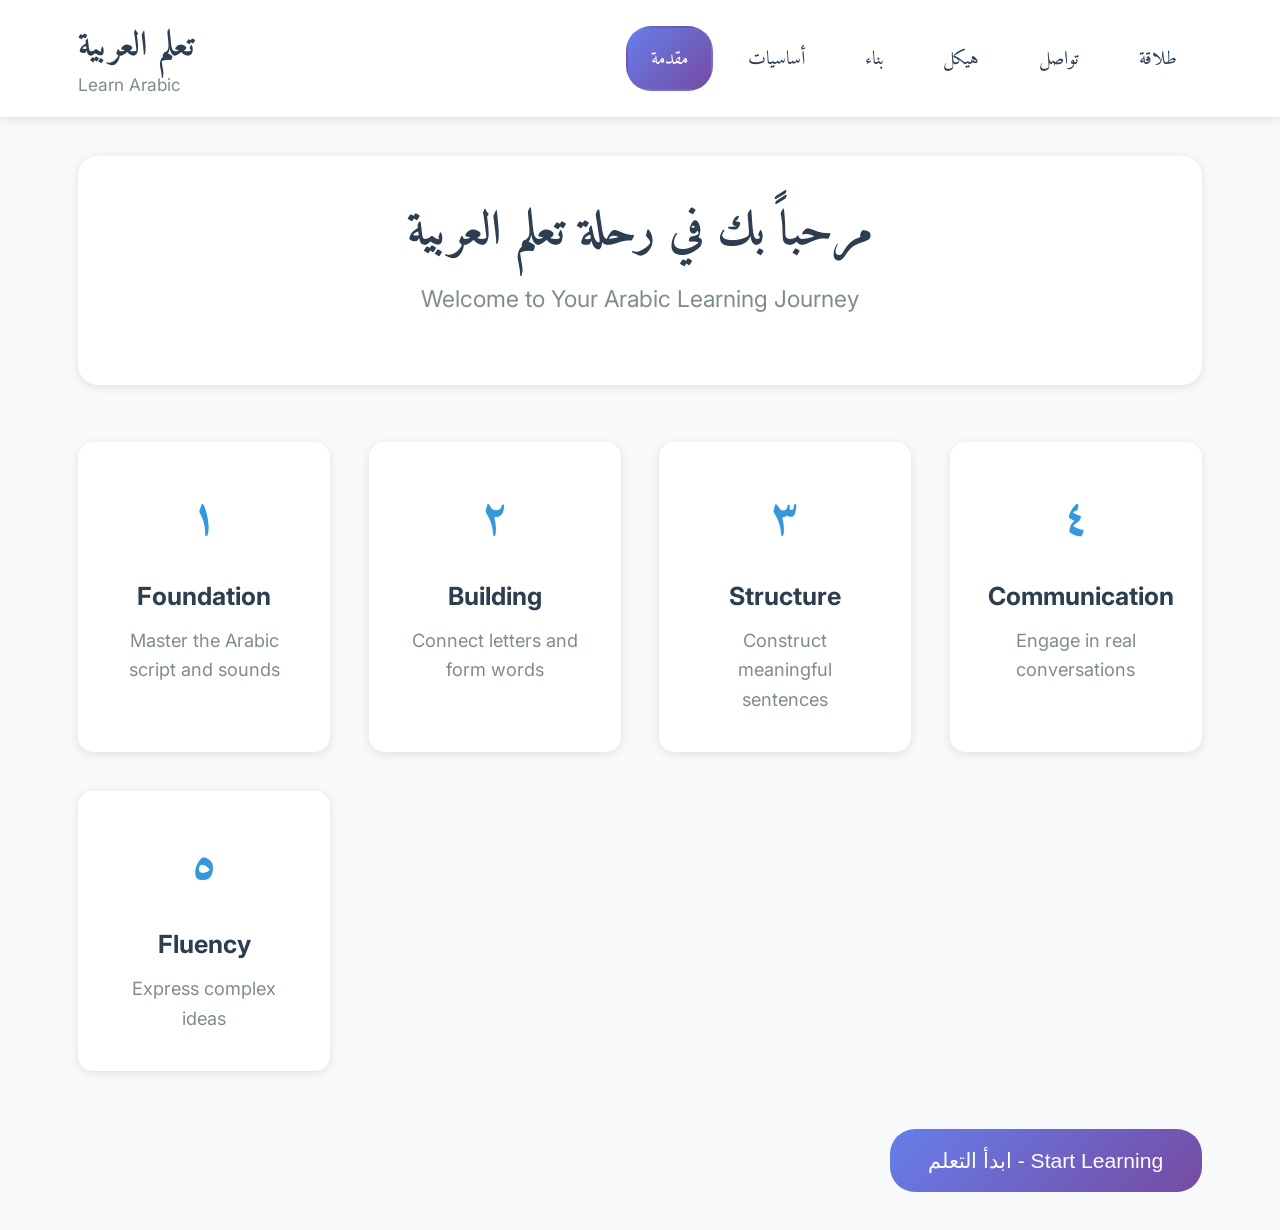
==== content/projects/learning_arabic/index.html @ f7daa469 "add a arabic learning project." ====
<!DOCTYPE html>
<html lang="ar" dir="rtl">
<head>
    <meta charset="UTF-8">
    <meta name="viewport" content="width=device-width, initial-scale=1.0">
    <title>تعلم العربية - Learn Arabic</title>
    <link href="https://fonts.googleapis.com/css2?family=Amiri:wght@400;700&family=Inter:wght@300;400;500;600&display=swap" rel="stylesheet">
    <link rel="stylesheet" href="style.css">
</head>
<body>
    <nav class="navbar">
        <div class="nav-container">
            <div class="nav-brand">
                <span class="arabic-title">تعلم العربية</span>
                <span class="english-subtitle">Learn Arabic</span>
            </div>
            <div class="nav-menu">
                <button class="nav-item active" data-level="intro">مقدمة</button>
                <button class="nav-item" data-level="foundation">أساسيات</button>
                <button class="nav-item" data-level="building">بناء</button>
                <button class="nav-item" data-level="structure">هيكل</button>
                <button class="nav-item" data-level="communication">تواصل</button>
                <button class="nav-item" data-level="fluency">طلاقة</button>
            </div>
        </div>
    </nav>

    <main class="main-content">
        <!-- Introduction Section -->
        <section id="intro" class="level-section active">
            <div class="level-header">
                <h1 class="level-title">مرحباً بك في رحلة تعلم العربية</h1>
                <p class="level-subtitle">Welcome to Your Arabic Learning Journey</p>
            </div>
            
            <div class="intro-content">
                <div class="journey-map">
                    <div class="journey-step" data-level="foundation">
                        <div class="step-number">١</div>
                        <h3>Foundation</h3>
                        <p>Master the Arabic script and sounds</p>
                    </div>
                    <div class="journey-step" data-level="building">
                        <div class="step-number">٢</div>
                        <h3>Building</h3>
                        <p>Connect letters and form words</p>
                    </div>
                    <div class="journey-step" data-level="structure">
                        <div class="step-number">٣</div>
                        <h3>Structure</h3>
                        <p>Construct meaningful sentences</p>
                    </div>
                    <div class="journey-step" data-level="communication">
                        <div class="step-number">٤</div>
                        <h3>Communication</h3>
                        <p>Engage in real conversations</p>
                    </div>
                    <div class="journey-step" data-level="fluency">
                        <div class="step-number">٥</div>
                        <h3>Fluency</h3>
                        <p>Express complex ideas</p>
                    </div>
                </div>
                
                <div class="start-learning">
                    <button class="primary-btn" onclick="startLearning()">ابدأ التعلم - Start Learning</button>
                </div>
            </div>
        </section>

        <!-- Foundation Level -->
        <section id="foundation" class="level-section">
            <div class="level-header">
                <h1 class="level-title">المستوى الأول: أساسيات</h1>
                <p class="level-subtitle">Level 1: Foundation - Arabic Script & Sounds</p>
                <div class="progress-bar">
                    <div class="progress-fill" style="width: 0%"></div>
                </div>
            </div>

            <div class="learning-modules">
                <!-- Arabic Alphabet Interactive -->
                <div class="module-card">
                    <h3>الأبجدية العربية - Arabic Alphabet</h3>
                    <div class="alphabet-grid" id="alphabetGrid">
                        <!-- Letters will be generated by JavaScript -->
                    </div>
                    <div class="module-controls">
                        <button class="action-btn" onclick="playAllLetters()">🔊 Play All</button>
                        <button class="action-btn" onclick="shuffleLetters()">🔀 Shuffle</button>
                    </div>
                </div>

                <!-- Letter Recognition Game -->
                <div class="module-card">
                    <h3>التعرف على الحروف - Letter Recognition</h3>
                    <div class="recognition-game">
                        <div class="game-question">
                            <div class="letter-display" id="currentLetter">ا</div>
                            <p>What sound does this letter make?</p>
                        </div>
                        <div class="game-options">
                            <button class="option-btn" onclick="checkAnswer('a')">a (alif)</button>
                            <button class="option-btn" onclick="checkAnswer('b')">b (ba)</button>
                            <button class="option-btn" onclick="checkAnswer('t')">t (ta)</button>
                            <button class="option-btn" onclick="checkAnswer('th')">th (tha)</button>
                        </div>
                        <div class="game-feedback" id="gameFeedback"></div>
                    </div>
                </div>

                <!-- Number Learning -->
                <div class="module-card">
                    <h3>الأرقام - Numbers 1-10</h3>
                    <div class="numbers-grid">
                        <div class="number-item" onclick="playNumber(1)">
                            <div class="arabic-number">١</div>
                            <div class="english-number">1</div>
                            <div class="number-word">واحد</div>
                        </div>
                        <div class="number-item" onclick="playNumber(2)">
                            <div class="arabic-number">٢</div>
                            <div class="english-number">2</div>
                            <div class="number-word">اثنان</div>
                        </div>
                        <!-- More numbers will be added by JavaScript -->
                    </div>
                </div>
            </div>

            <div class="level-navigation">
                <button class="nav-btn prev" onclick="previousLevel()">← Previous</button>
                <button class="nav-btn next" onclick="nextLevel()">Next Level →</button>
            </div>
        </section>

        <!-- Building Level -->
        <section id="building" class="level-section">
            <div class="level-header">
                <h1 class="level-title">المستوى الثاني: بناء</h1>
                <p class="level-subtitle">Level 2: Building - Word Formation & Basic Phrases</p>
                <div class="progress-bar">
                    <div class="progress-fill" style="width: 0%"></div>
                </div>
            </div>

            <div class="learning-modules">
                <!-- Letter Connection Practice -->
                <div class="module-card">
                    <h3>ربط الحروف - Letter Connections</h3>
                    <div class="connection-practice">
                        <div class="word-builder">
                            <div class="letter-positions">
                                <div class="letter-slot" data-position="initial">
                                    <div class="letter-forms" id="initialForms"></div>
                                </div>
                                <div class="letter-slot" data-position="medial">
                                    <div class="letter-forms" id="medialForms"></div>
                                </div>
                                <div class="letter-slot" data-position="final">
                                    <div class="letter-forms" id="finalForms"></div>
                                </div>
                            </div>
                            <div class="result-word" id="resultWord"></div>
                        </div>
                    </div>
                </div>

                <!-- Basic Greetings -->
                <div class="module-card">
                    <h3>التحيات الأساسية - Basic Greetings</h3>
                    <div class="greetings-practice">
                        <div class="greeting-item" onclick="playGreeting('salam')">
                            <div class="arabic-text">السلام عليكم</div>
                            <div class="transliteration">as-salāmu ʿalaykum</div>
                            <div class="english-text">Peace be upon you</div>
                            <button class="play-btn">🔊</button>
                        </div>
                        <div class="greeting-item" onclick="playGreeting('ahlan')">
                            <div class="arabic-text">أهلاً وسهلاً</div>
                            <div class="transliteration">ahlan wa sahlan</div>
                            <div class="english-text">Welcome</div>
                            <button class="play-btn">🔊</button>
                        </div>
                        <div class="greeting-item" onclick="playGreeting('kayf-halak')">
                            <div class="arabic-text">كيف حالك؟</div>
                            <div class="transliteration">kayf ḥālak?</div>
                            <div class="english-text">How are you?</div>
                            <button class="play-btn">🔊</button>
                        </div>
                    </div>
                </div>

                <!-- Conversation Simulator -->
                <div class="module-card">
                    <h3>محاكي المحادثة - Conversation Simulator</h3>
                    <div class="conversation-sim">
                        <div class="chat-window" id="chatWindow">
                            <div class="message received">
                                <div class="arabic">السلام عليكم</div>
                                <div class="english">Peace be upon you</div>
                            </div>
                        </div>
                        <div class="response-options">
                            <button class="response-btn" onclick="sendResponse('وعليكم السلام', 'And upon you peace')">وعليكم السلام</button>
                            <button class="response-btn" onclick="sendResponse('أهلاً', 'Hello')">أهلاً</button>
                            <button class="response-btn" onclick="sendResponse('مرحباً', 'Hello/Hi')">مرحباً</button>
                        </div>
                    </div>
                </div>
            </div>

            <div class="level-navigation">
                <button class="nav-btn prev" onclick="previousLevel()">← Previous</button>
                <button class="nav-btn next" onclick="nextLevel()">Next Level →</button>
            </div>
        </section>

        <!-- Additional levels will be similar in structure -->
        <section id="structure" class="level-section">
            <div class="level-header">
                <h1 class="level-title">المستوى الثالث: هيكل</h1>
                <p class="level-subtitle">Level 3: Structure - Sentence Construction</p>
            </div>
            <div class="coming-soon">
                <h3>قريباً - Coming Soon</h3>
                <p>This level is under development</p>
            </div>
        </section>

        <section id="communication" class="level-section">
            <div class="level-header">
                <h1 class="level-title">المستوى الرابع: تواصل</h1>
                <p class="level-subtitle">Level 4: Communication - Practical Conversations</p>
            </div>
            <div class="coming-soon">
                <h3>قريباً - Coming Soon</h3>
                <p>This level is under development</p>
            </div>
        </section>

        <section id="fluency" class="level-section">
            <div class="level-header">
                <h1 class="level-title">المستوى الخامس: طلاقة</h1>
                <p class="level-subtitle">Level 5: Fluency - Advanced Expression</p>
            </div>
            <div class="coming-soon">
                <h3>قريباً - Coming Soon</h3>
                <p>This level is under development</p>
            </div>
        </section>
    </main>

    <script src="script.js"></script>
</body>
</html>
---- content/projects/learning_arabic/style.css ----
/* Arabic Learning Platform - Elegant Styling */

:root {
    --primary-color: #2C3E50;
    --secondary-color: #E67E22;
    --accent-color: #3498DB;
    --success-color: #27AE60;
    --warning-color: #F39C12;
    --error-color: #E74C3C;
    --text-dark: #2C3E50;
    --text-light: #7F8C8D;
    --bg-light: #F8F9FA;
    --bg-white: #FFFFFF;
    --border-color: #E8ECEF;
    --shadow: 0 2px 10px rgba(0,0,0,0.1);
    --gradient-primary: linear-gradient(135deg, #667eea 0%, #764ba2 100%);
    --gradient-arabic: linear-gradient(135deg, #f093fb 0%, #f5576c 100%);
}

* {
    margin: 0;
    padding: 0;
    box-sizing: border-box;
}

body {
    font-family: 'Inter', sans-serif;
    line-height: 1.6;
    color: var(--text-dark);
    background: var(--bg-light);
    direction: ltr; /* Default LTR, will switch to RTL for Arabic content */
}

/* Arabic Text Styling */
.arabic-text, [lang="ar"] {
    font-family: 'Amiri', serif;
    direction: rtl;
    text-align: right;
    font-size: 1.2em;
    line-height: 1.8;
}

/* Navigation */
.navbar {
    background: var(--bg-white);
    box-shadow: var(--shadow);
    position: sticky;
    top: 0;
    z-index: 100;
}

.nav-container {
    max-width: 1200px;
    margin: 0 auto;
    display: flex;
    justify-content: space-between;
    align-items: center;
    padding: 1rem 2rem;
}

.nav-brand {
    display: flex;
    flex-direction: column;
    align-items: flex-start;
}

.arabic-title {
    font-family: 'Amiri', serif;
    font-size: 1.8rem;
    font-weight: 700;
    color: var(--primary-color);
    direction: rtl;
}

.english-subtitle {
    font-size: 0.9rem;
    color: var(--text-light);
    margin-top: -0.2rem;
}

.nav-menu {
    display: flex;
    gap: 0.5rem;
}

.nav-item {
    background: none;
    border: 2px solid transparent;
    padding: 0.7rem 1.2rem;
    border-radius: 25px;
    cursor: pointer;
    font-family: 'Amiri', serif;
    font-size: 1rem;
    color: var(--text-dark);
    transition: all 0.3s ease;
    direction: rtl;
}

.nav-item:hover {
    background: var(--bg-light);
    border-color: var(--accent-color);
}

.nav-item.active {
    background: var(--gradient-primary);
    color: white;
    border-color: transparent;
}

/* Main Content */
.main-content {
    max-width: 1200px;
    margin: 0 auto;
    padding: 2rem;
}

.level-section {
    display: none;
    animation: fadeInUp 0.6s ease;
}

.level-section.active {
    display: block;
}

@keyframes fadeInUp {
    from {
        opacity: 0;
        transform: translateY(30px);
    }
    to {
        opacity: 1;
        transform: translateY(0);
    }
}

/* Level Headers */
.level-header {
    text-align: center;
    margin-bottom: 3rem;
    padding: 2rem;
    background: var(--bg-white);
    border-radius: 20px;
    box-shadow: var(--shadow);
}

.level-title {
    font-family: 'Amiri', serif;
    font-size: 2.5rem;
    font-weight: 700;
    color: var(--primary-color);
    margin-bottom: 0.5rem;
    direction: rtl;
}

.level-subtitle {
    font-size: 1.2rem;
    color: var(--text-light);
    margin-bottom: 1.5rem;
}

/* Progress Bar */
.progress-bar {
    width: 100%;
    height: 8px;
    background: var(--border-color);
    border-radius: 4px;
    overflow: hidden;
    margin-top: 1rem;
}

.progress-fill {
    height: 100%;
    background: var(--gradient-primary);
    border-radius: 4px;
    transition: width 0.5s ease;
}

/* Introduction Journey Map */
.journey-map {
    display: grid;
    grid-template-columns: repeat(auto-fit, minmax(200px, 1fr));
    gap: 2rem;
    margin-bottom: 3rem;
}

.journey-step {
    background: var(--bg-white);
    padding: 2rem;
    border-radius: 15px;
    text-align: center;
    box-shadow: var(--shadow);
    cursor: pointer;
    transition: all 0.3s ease;
    position: relative;
    overflow: hidden;
}

.journey-step::before {
    content: '';
    position: absolute;
    top: 0;
    left: 0;
    right: 0;
    height: 4px;
    background: var(--gradient-arabic);
    transform: scaleX(0);
    transition: transform 0.3s ease;
}

.journey-step:hover::before {
    transform: scaleX(1);
}

.journey-step:hover {
    transform: translateY(-5px);
    box-shadow: 0 10px 25px rgba(0,0,0,0.15);
}

.step-number {
    font-family: 'Amiri', serif;
    font-size: 2.5rem;
    font-weight: 700;
    color: var(--accent-color);
    margin-bottom: 1rem;
}

.journey-step h3 {
    font-size: 1.3rem;
    margin-bottom: 0.5rem;
    color: var(--primary-color);
}

.journey-step p {
    color: var(--text-light);
    font-size: 0.95rem;
}

/* Learning Modules */
.learning-modules {
    display: grid;
    gap: 2rem;
    margin-bottom: 3rem;
}

.module-card {
    background: var(--bg-white);
    border-radius: 20px;
    padding: 2rem;
    box-shadow: var(--shadow);
    transition: all 0.3s ease;
}

.module-card:hover {
    box-shadow: 0 10px 30px rgba(0,0,0,0.15);
}

.module-card h3 {
    font-family: 'Amiri', serif;
    font-size: 1.5rem;
    color: var(--primary-color);
    margin-bottom: 1.5rem;
    text-align: center;
    direction: rtl;
}

/* Alphabet Grid */
.alphabet-grid {
    display: grid;
    grid-template-columns: repeat(auto-fill, minmax(60px, 1fr));
    gap: 1rem;
    margin-bottom: 2rem;
}

.letter-card {
    aspect-ratio: 1;
    background: var(--bg-light);
    border-radius: 15px;
    display: flex;
    align-items: center;
    justify-content: center;
    cursor: pointer;
    transition: all 0.3s ease;
    position: relative;
    overflow: hidden;
}

.letter-card::before {
    content: '';
    position: absolute;
    inset: 0;
    background: var(--gradient-arabic);
    opacity: 0;
    transition: opacity 0.3s ease;
}

.letter-card:hover::before {
    opacity: 0.1;
}

.letter-card:hover {
    transform: scale(1.05);
    box-shadow: var(--shadow);
}

.arabic-letter {
    font-family: 'Amiri', serif;
    font-size: 1.8rem;
    font-weight: 700;
    color: var(--primary-color);
    position: relative;
    z-index: 1;
}

/* Recognition Game */
.recognition-game {
    text-align: center;
}

.game-question {
    margin-bottom: 2rem;
}

.letter-display {
    font-family: 'Amiri', serif;
    font-size: 4rem;
    font-weight: 700;
    color: var(--accent-color);
    background: var(--bg-light);
    width: 120px;
    height: 120px;
    border-radius: 50%;
    display: flex;
    align-items: center;
    justify-content: center;
    margin: 0 auto 1rem;
    box-shadow: var(--shadow);
}

.game-options {
    display: grid;
    grid-template-columns: repeat(auto-fit, minmax(150px, 1fr));
    gap: 1rem;
    margin-bottom: 1rem;
}

.option-btn {
    background: var(--bg-light);
    border: 2px solid var(--border-color);
    padding: 1rem;
    border-radius: 10px;
    cursor: pointer;
    font-size: 1rem;
    transition: all 0.3s ease;
}

.option-btn:hover {
    border-color: var(--accent-color);
    background: var(--accent-color);
    color: white;
}

.option-btn.correct {
    background: var(--success-color);
    border-color: var(--success-color);
    color: white;
}

.option-btn.incorrect {
    background: var(--error-color);
    border-color: var(--error-color);
    color: white;
}

/* Numbers Grid */
.numbers-grid {
    display: grid;
    grid-template-columns: repeat(auto-fill, minmax(100px, 1fr));
    gap: 1.5rem;
}

.number-item {
    text-align: center;
    padding: 1.5rem;
    background: var(--bg-light);
    border-radius: 15px;
    cursor: pointer;
    transition: all 0.3s ease;
}

.number-item:hover {
    background: var(--gradient-arabic);
    color: white;
    transform: translateY(-3px);
    box-shadow: var(--shadow);
}

.arabic-number {
    font-family: 'Amiri', serif;
    font-size: 2rem;
    font-weight: 700;
    margin-bottom: 0.5rem;
}

.english-number {
    font-size: 1.2rem;
    opacity: 0.7;
    margin-bottom: 0.5rem;
}

.number-word {
    font-family: 'Amiri', serif;
    font-size: 1rem;
    direction: rtl;
}

/* Greetings Practice */
.greetings-practice {
    display: grid;
    gap: 1.5rem;
}

.greeting-item {
    display: grid;
    grid-template-columns: 1fr auto;
    align-items: center;
    gap: 1rem;
    padding: 1.5rem;
    background: var(--bg-light);
    border-radius: 15px;
    cursor: pointer;
    transition: all 0.3s ease;
}

.greeting-item:hover {
    background: var(--gradient-arabic);
    color: white;
    transform: translateX(-5px);
}

.arabic-text {
    font-family: 'Amiri', serif;
    font-size: 1.5rem;
    font-weight: 700;
    direction: rtl;
    margin-bottom: 0.3rem;
}

.transliteration {
    font-style: italic;
    color: var(--text-light);
    margin-bottom: 0.3rem;
}

.english-text {
    font-size: 0.95rem;
}

.play-btn {
    background: var(--accent-color);
    border: none;
    border-radius: 50%;
    width: 50px;
    height: 50px;
    font-size: 1.2rem;
    cursor: pointer;
    transition: all 0.3s ease;
}

.play-btn:hover {
    transform: scale(1.1);
    background: var(--secondary-color);
}

/* Conversation Simulator */
.conversation-sim {
    max-width: 600px;
    margin: 0 auto;
}

.chat-window {
    background: var(--bg-light);
    border-radius: 15px;
    padding: 2rem;
    min-height: 300px;
    margin-bottom: 1.5rem;
    display: flex;
    flex-direction: column;
    gap: 1rem;
}

.message {
    max-width: 70%;
    padding: 1rem 1.5rem;
    border-radius: 20px;
    animation: messageSlide 0.3s ease;
}

@keyframes messageSlide {
    from {
        opacity: 0;
        transform: translateY(10px);
    }
    to {
        opacity: 1;
        transform: translateY(0);
    }
}

.message.received {
    background: var(--bg-white);
    align-self: flex-start;
    border-bottom-left-radius: 5px;
}

.message.sent {
    background: var(--gradient-primary);
    color: white;
    align-self: flex-end;
    border-bottom-right-radius: 5px;
}

.message .arabic {
    font-family: 'Amiri', serif;
    font-size: 1.2rem;
    direction: rtl;
    margin-bottom: 0.3rem;
}

.message .english {
    font-size: 0.9rem;
    opacity: 0.8;
}

.response-options {
    display: grid;
    grid-template-columns: repeat(auto-fit, minmax(150px, 1fr));
    gap: 1rem;
}

.response-btn {
    background: var(--bg-white);
    border: 2px solid var(--border-color);
    padding: 1rem;
    border-radius: 15px;
    cursor: pointer;
    font-family: 'Amiri', serif;
    font-size: 1.1rem;
    direction: rtl;
    transition: all 0.3s ease;
}

.response-btn:hover {
    border-color: var(--accent-color);
    background: var(--accent-color);
    color: white;
}

/* Buttons */
.primary-btn, .action-btn, .nav-btn {
    background: var(--gradient-primary);
    color: white;
    border: none;
    padding: 1rem 2rem;
    border-radius: 25px;
    font-size: 1.1rem;
    font-weight: 500;
    cursor: pointer;
    transition: all 0.3s ease;
    text-transform: none;
}

.primary-btn:hover, .action-btn:hover, .nav-btn:hover {
    transform: translateY(-2px);
    box-shadow: 0 5px 15px rgba(0,0,0,0.2);
}

.action-btn {
    background: var(--secondary-color);
    padding: 0.7rem 1.5rem;
    font-size: 0.95rem;
}

.module-controls {
    display: flex;
    gap: 1rem;
    justify-content: center;
    flex-wrap: wrap;
}

/* Level Navigation */
.level-navigation {
    display: flex;
    justify-content: space-between;
    align-items: center;
    margin-top: 3rem;
    padding: 2rem;
    background: var(--bg-white);
    border-radius: 15px;
    box-shadow: var(--shadow);
}

.nav-btn.prev {
    background: var(--text-light);
}

.nav-btn.next {
    background: var(--gradient-arabic);
}

/* Coming Soon */
.coming-soon {
    text-align: center;
    padding: 4rem 2rem;
    background: var(--bg-white);
    border-radius: 20px;
    box-shadow: var(--shadow);
}

.coming-soon h3 {
    font-family: 'Amiri', serif;
    font-size: 2rem;
    color: var(--primary-color);
    margin-bottom: 1rem;
    direction: rtl;
}

/* Feedback Messages */
.game-feedback {
    padding: 1rem;
    border-radius: 10px;
    margin-top: 1rem;
    font-weight: 500;
    text-align: center;
}

.game-feedback.success {
    background: var(--success-color);
    color: white;
}

.game-feedback.error {
    background: var(--error-color);
    color: white;
}

/* Responsive Design */
@media (max-width: 768px) {
    .nav-container {
        flex-direction: column;
        gap: 1rem;
        padding: 1rem;
    }
    
    .nav-menu {
        flex-wrap: wrap;
        justify-content: center;
    }
    
    .nav-item {
        padding: 0.5rem 1rem;
        font-size: 0.9rem;
    }
    
    .main-content {
        padding: 1rem;
    }
    
    .level-title {
        font-size: 2rem;
    }
    
    .journey-map {
        grid-template-columns: 1fr;
    }
    
    .alphabet-grid {
        grid-template-columns: repeat(auto-fill, minmax(50px, 1fr));
    }
    
    .letter-display {
        width: 100px;
        height: 100px;
        font-size: 3rem;
    }
    
    .game-options {
        grid-template-columns: 1fr;
    }
    
    .greeting-item {
        grid-template-columns: 1fr;
        text-align: center;
    }
    
    .level-navigation {
        flex-direction: column;
        gap: 1rem;
    }
}
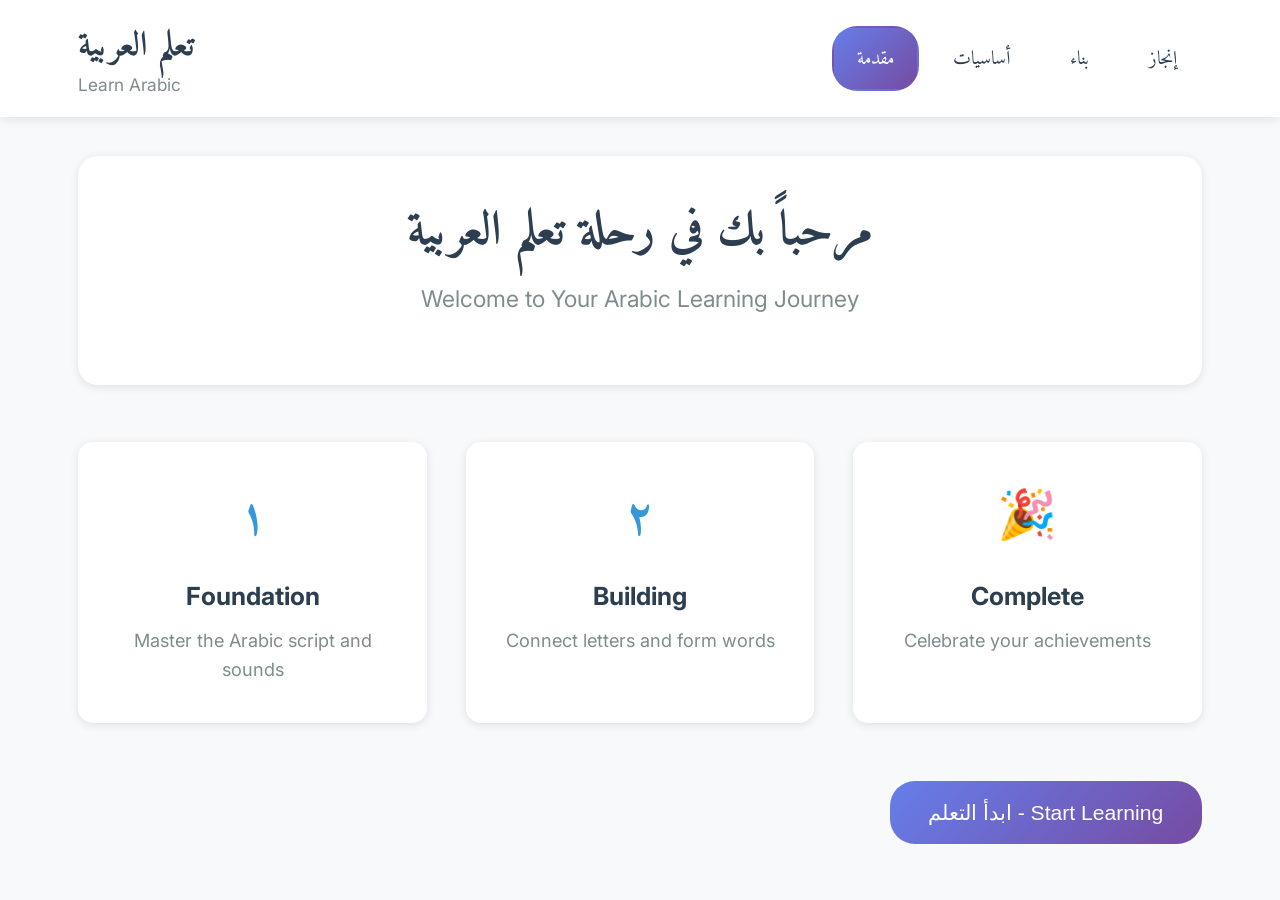
==== commit 33531222: "refine arabic learning" ====
--- a/content/projects/learning_arabic/index.html
+++ b/content/projects/learning_arabic/index.html
@@ -18,9 +18,7 @@
                 <button class="nav-item active" data-level="intro">مقدمة</button>
                 <button class="nav-item" data-level="foundation">أساسيات</button>
                 <button class="nav-item" data-level="building">بناء</button>
-                <button class="nav-item" data-level="structure">هيكل</button>
-                <button class="nav-item" data-level="communication">تواصل</button>
-                <button class="nav-item" data-level="fluency">طلاقة</button>
+                <button class="nav-item" data-level="completion">إنجاز</button>
             </div>
         </div>
     </nav>
@@ -45,20 +43,10 @@
                         <h3>Building</h3>
                         <p>Connect letters and form words</p>
                     </div>
-                    <div class="journey-step" data-level="structure">
-                        <div class="step-number">٣</div>
-                        <h3>Structure</h3>
-                        <p>Construct meaningful sentences</p>
-                    </div>
-                    <div class="journey-step" data-level="communication">
-                        <div class="step-number">٤</div>
-                        <h3>Communication</h3>
-                        <p>Engage in real conversations</p>
-                    </div>
-                    <div class="journey-step" data-level="fluency">
-                        <div class="step-number">٥</div>
-                        <h3>Fluency</h3>
-                        <p>Express complex ideas</p>
+                    <div class="journey-step" data-level="completion">
+                        <div class="step-number">🎉</div>
+                        <h3>Complete</h3>
+                        <p>Celebrate your achievements</p>
                     </div>
                 </div>
                 
@@ -148,63 +136,242 @@
                 <!-- Letter Connection Practice -->
                 <div class="module-card">
                     <h3>ربط الحروف - Letter Connections</h3>
-                    <div class="connection-practice">
-                        <div class="word-builder">
-                            <div class="letter-positions">
-                                <div class="letter-slot" data-position="initial">
-                                    <div class="letter-forms" id="initialForms"></div>
-                                </div>
-                                <div class="letter-slot" data-position="medial">
-                                    <div class="letter-forms" id="medialForms"></div>
-                                </div>
-                                <div class="letter-slot" data-position="final">
-                                    <div class="letter-forms" id="finalForms"></div>
-                                </div>
-                            </div>
-                            <div class="result-word" id="resultWord"></div>
-                        </div>
-                    </div>
-                </div>
-
-                <!-- Basic Greetings -->
-                <div class="module-card">
-                    <h3>التحيات الأساسية - Basic Greetings</h3>
+                    <div class="connection-explanation">
+                        <p>Arabic letters change shape based on their position in a word. Learn how letters connect!</p>
+                    </div>
+                    
+                    <div class="connection-demo">
+                        <div class="demo-selector">
+                            <label>Choose a letter to see its forms:</label>
+                            <select id="letterSelector" onchange="showLetterForms()">
+                                <option value="">Select a letter...</option>
+                                <option value="ب">ب (ba)</option>
+                                <option value="ت">ت (ta)</option>
+                                <option value="ج">ج (jim)</option>
+                                <option value="د">د (dal)</option>
+                                <option value="ر">ر (ra)</option>
+                                <option value="س">س (sin)</option>
+                                <option value="ع">ع (ayn)</option>
+                                <option value="ف">ف (fa)</option>
+                                <option value="ق">ق (qaf)</option>
+                                <option value="ل">ل (lam)</option>
+                                <option value="م">م (mim)</option>
+                                <option value="ن">ن (nun)</option>
+                                <option value="ه">ه (ha)</option>
+                                <option value="ي">ي (ya)</option>
+                            </select>
+                        </div>
+                        
+                        <div class="letter-forms-display" id="letterFormsDisplay">
+                            <div class="form-item">
+                                <div class="form-label">Isolated<br>(منفصل)</div>
+                                <div class="form-letter" id="isolatedForm">-</div>
+                            </div>
+                            <div class="form-item">
+                                <div class="form-label">Initial<br>(أول)</div>
+                                <div class="form-letter" id="initialForm">-</div>
+                            </div>
+                            <div class="form-item">
+                                <div class="form-label">Medial<br>(وسط)</div>
+                                <div class="form-letter" id="medialForm">-</div>
+                            </div>
+                            <div class="form-item">
+                                <div class="form-label">Final<br>(آخر)</div>
+                                <div class="form-letter" id="finalForm">-</div>
+                            </div>
+                        </div>
+                    </div>
+
+                    <div class="word-examples" id="wordExamples">
+                        <h4>Example Words:</h4>
+                        <div class="example-words" id="exampleWordsList">
+                            <!-- Examples will be populated by JavaScript -->
+                        </div>
+                    </div>
+                </div>
+
+                <!-- Enhanced Basic Greetings -->
+                <div class="module-card">
+                    <h3>التحيات الأساسية - Essential Greetings</h3>
+                    
                     <div class="greetings-practice">
-                        <div class="greeting-item" onclick="playGreeting('salam')">
-                            <div class="arabic-text">السلام عليكم</div>
-                            <div class="transliteration">as-salāmu ʿalaykum</div>
-                            <div class="english-text">Peace be upon you</div>
-                            <button class="play-btn">🔊</button>
-                        </div>
-                        <div class="greeting-item" onclick="playGreeting('ahlan')">
-                            <div class="arabic-text">أهلاً وسهلاً</div>
-                            <div class="transliteration">ahlan wa sahlan</div>
-                            <div class="english-text">Welcome</div>
-                            <button class="play-btn">🔊</button>
-                        </div>
-                        <div class="greeting-item" onclick="playGreeting('kayf-halak')">
-                            <div class="arabic-text">كيف حالك؟</div>
-                            <div class="transliteration">kayf ḥālak?</div>
-                            <div class="english-text">How are you?</div>
-                            <button class="play-btn">🔊</button>
-                        </div>
-                    </div>
-                </div>
-
-                <!-- Conversation Simulator -->
-                <div class="module-card">
-                    <h3>محاكي المحادثة - Conversation Simulator</h3>
+                        <div class="greeting-category">
+                            <h4>Meeting Someone (اللقاء)</h4>
+                            <div class="greeting-grid">
+                                <div class="greeting-item" data-greeting="السلام عليكم">
+                                    <div class="arabic-text">السلام عليكم</div>
+                                    <div class="transliteration">as-salāmu ʿalaykum</div>
+                                    <div class="english-text">Peace be upon you (formal)</div>
+                                    <div class="usage-note">Universal Islamic greeting</div>
+                                    <button class="play-btn" onclick="playGreeting('salam')">🔊</button>
+                                </div>
+                                
+                                <div class="greeting-item" data-greeting="أهلاً وسهلاً">
+                                    <div class="arabic-text">أهلاً وسهلاً</div>
+                                    <div class="transliteration">ahlan wa sahlan</div>
+                                    <div class="english-text">Welcome!</div>
+                                    <div class="usage-note">Welcoming guests</div>
+                                    <button class="play-btn" onclick="playGreeting('ahlan')">🔊</button>
+                                </div>
+                                
+                                <div class="greeting-item" data-greeting="مرحباً">
+                                    <div class="arabic-text">مرحباً</div>
+                                    <div class="transliteration">marḥaban</div>
+                                    <div class="english-text">Hello! (informal)</div>
+                                    <div class="usage-note">Casual greeting</div>
+                                    <button class="play-btn" onclick="playGreeting('marhaban')">🔊</button>
+                                </div>
+                            </div>
+                        </div>
+
+                        <div class="greeting-category">
+                            <h4>Asking How Someone Is (السؤال عن الحال)</h4>
+                            <div class="greeting-grid">
+                                <div class="greeting-item" data-greeting="كيف حالك؟">
+                                    <div class="arabic-text">كيف حالك؟</div>
+                                    <div class="transliteration">kayf ḥālak?</div>
+                                    <div class="english-text">How are you? (to male)</div>
+                                    <div class="usage-note">Standard inquiry</div>
+                                    <button class="play-btn" onclick="playGreeting('kayf-halak')">🔊</button>
+                                </div>
+                                
+                                <div class="greeting-item" data-greeting="كيف حالك؟ (f)">
+                                    <div class="arabic-text">كيف حالكِ؟</div>
+                                    <div class="transliteration">kayf ḥālik?</div>
+                                    <div class="english-text">How are you? (to female)</div>
+                                    <div class="usage-note">Note the ِ ending</div>
+                                    <button class="play-btn" onclick="playGreeting('kayf-halik')">🔊</button>
+                                </div>
+                            </div>
+                        </div>
+
+                        <div class="greeting-category">
+                            <h4>Common Responses (الردود الشائعة)</h4>
+                            <div class="greeting-grid">
+                                <div class="greeting-item" data-greeting="الحمد لله">
+                                    <div class="arabic-text">الحمد لله</div>
+                                    <div class="transliteration">al-ḥamdu lillāh</div>
+                                    <div class="english-text">Praise be to God</div>
+                                    <div class="usage-note">Common response meaning "fine"</div>
+                                    <button class="play-btn" onclick="playGreeting('hamdulillah')">🔊</button>
+                                </div>
+                                
+                                <div class="greeting-item" data-greeting="بخير">
+                                    <div class="arabic-text">بخير، شكراً</div>
+                                    <div class="transliteration">bi-khayr, shukran</div>
+                                    <div class="english-text">Fine, thank you</div>
+                                    <div class="usage-note">Simple positive response</div>
+                                    <button class="play-btn" onclick="playGreeting('bikhayr')">🔊</button>
+                                </div>
+                            </div>
+                        </div>
+
+                        <div class="greeting-category">
+                            <h4>Saying Goodbye (الوداع)</h4>
+                            <div class="greeting-grid">
+                                <div class="greeting-item" data-greeting="مع السلامة">
+                                    <div class="arabic-text">مع السلامة</div>
+                                    <div class="transliteration">maʿa as-salāma</div>
+                                    <div class="english-text">Go with peace (goodbye)</div>
+                                    <div class="usage-note">Formal farewell</div>
+                                    <button class="play-btn" onclick="playGreeting('ma-salamah')">🔊</button>
+                                </div>
+                                
+                                <div class="greeting-item" data-greeting="إلى اللقاء">
+                                    <div class="arabic-text">إلى اللقاء</div>
+                                    <div class="transliteration">ilā al-liqā'</div>
+                                    <div class="english-text">Until we meet again</div>
+                                    <div class="usage-note">See you later</div>
+                                    <button class="play-btn" onclick="playGreeting('ila-liqa')">🔊</button>
+                                </div>
+                            </div>
+                        </div>
+                    </div>
+
+                    <div class="greeting-practice">
+                        <h4>Practice: Match the Response</h4>
+                        <div class="practice-question" id="greetingPractice">
+                            <div class="question-text">
+                                <span class="arabic-question" id="practiceQuestion">السلام عليكم</span>
+                                <span class="english-question" id="practiceQuestionEn">Peace be upon you</span>
+                            </div>
+                            <div class="practice-options">
+                                <button class="practice-btn" onclick="checkGreetingAnswer('وعليكم السلام')">وعليكم السلام</button>
+                                <button class="practice-btn" onclick="checkGreetingAnswer('أهلاً وسهلاً')">أهلاً وسهلاً</button>
+                                <button class="practice-btn" onclick="checkGreetingAnswer('مع السلامة')">مع السلامة</button>
+                            </div>
+                            <div class="practice-feedback" id="greetingFeedback"></div>
+                        </div>
+                    </div>
+                </div>
+
+                <!-- Redesigned Interactive Conversation -->
+                <div class="module-card">
+                    <h3>محاكي المحادثة - Interactive Conversation</h3>
+                    
+                    <div class="conversation-intro">
+                        <p>Practice a real Arabic conversation step by step. You'll learn proper responses and cultural context.</p>
+                    </div>
+
                     <div class="conversation-sim">
+                        <div class="conversation-scenario">
+                            <h4 id="scenarioTitle">Scenario: Meeting Someone New</h4>
+                            <p id="scenarioDescription">You're meeting Ahmed, a new colleague. Practice the greeting exchange.</p>
+                        </div>
+
                         <div class="chat-window" id="chatWindow">
-                            <div class="message received">
-                                <div class="arabic">السلام عليكم</div>
-                                <div class="english">Peace be upon you</div>
-                            </div>
-                        </div>
-                        <div class="response-options">
-                            <button class="response-btn" onclick="sendResponse('وعليكم السلام', 'And upon you peace')">وعليكم السلام</button>
-                            <button class="response-btn" onclick="sendResponse('أهلاً', 'Hello')">أهلاً</button>
-                            <button class="response-btn" onclick="sendResponse('مرحباً', 'Hello/Hi')">مرحباً</button>
+                            <div class="conversation-start">
+                                <div class="character-intro">
+                                    <div class="character-avatar">👨</div>
+                                    <div class="character-name">Ahmed</div>
+                                </div>
+                                <div class="message received" id="initialMessage">
+                                    <div class="arabic">السلام عليكم</div>
+                                    <div class="transliteration">as-salāmu ʿalaykum</div>
+                                    <div class="english">Peace be upon you</div>
+                                </div>
+                            </div>
+                        </div>
+
+                        <div class="response-section" id="responseSection">
+                            <div class="response-instruction">
+                                <strong>Your turn:</strong> How should you respond to this greeting?
+                            </div>
+                            <div class="response-options" id="responseOptions">
+                                <button class="response-btn correct" onclick="handleConversationResponse('وعليكم السلام', 'wa ʿalaykumu as-salām', 'And upon you peace', true)">
+                                    <div class="option-arabic">وعليكم السلام</div>
+                                    <div class="option-english">And upon you peace</div>
+                                </button>
+                                <button class="response-btn" onclick="handleConversationResponse('شكراً', 'shukran', 'Thank you', false)">
+                                    <div class="option-arabic">شكراً</div>
+                                    <div class="option-english">Thank you</div>
+                                </button>
+                                <button class="response-btn" onclick="handleConversationResponse('مع السلامة', 'maʿa as-salāma', 'Goodbye', false)">
+                                    <div class="option-arabic">مع السلامة</div>
+                                    <div class="option-english">Goodbye</div>
+                                </button>
+                            </div>
+                        </div>
+
+                        <div class="conversation-progress">
+                            <div class="progress-indicator">
+                                <span>Step <span id="currentStep">1</span> of <span id="totalSteps">4</span></span>
+                            </div>
+                            <div class="progress-bar">
+                                <div class="progress-fill" id="conversationProgress" style="width: 25%"></div>
+                            </div>
+                        </div>
+
+                        <div class="cultural-tip" id="culturalTip">
+                            <div class="tip-icon">💡</div>
+                            <div class="tip-content">
+                                <strong>Cultural Tip:</strong> "السلام عليكم" is the traditional Islamic greeting. The proper response is "وعليكم السلام" which mirrors back the greeting.
+                            </div>
+                        </div>
+
+                        <div class="conversation-controls">
+                            <button class="control-btn" onclick="restartConversation()">🔄 Restart</button>
+                            <button class="control-btn" onclick="nextScenario()">➡️ Next Scenario</button>
                         </div>
                     </div>
                 </div>
@@ -216,41 +383,68 @@
             </div>
         </section>
 
-        <!-- Additional levels will be similar in structure -->
-        <section id="structure" class="level-section">
+        <!-- Completion Section -->
+        <section id="completion" class="level-section">
             <div class="level-header">
-                <h1 class="level-title">المستوى الثالث: هيكل</h1>
-                <p class="level-subtitle">Level 3: Structure - Sentence Construction</p>
-            </div>
-            <div class="coming-soon">
-                <h3>قريباً - Coming Soon</h3>
-                <p>This level is under development</p>
-            </div>
-        </section>
-
-        <section id="communication" class="level-section">
-            <div class="level-header">
-                <h1 class="level-title">المستوى الرابع: تواصل</h1>
-                <p class="level-subtitle">Level 4: Communication - Practical Conversations</p>
-            </div>
-            <div class="coming-soon">
-                <h3>قريباً - Coming Soon</h3>
-                <p>This level is under development</p>
-            </div>
-        </section>
-
-        <section id="fluency" class="level-section">
-            <div class="level-header">
-                <h1 class="level-title">المستوى الخامس: طلاقة</h1>
-                <p class="level-subtitle">Level 5: Fluency - Advanced Expression</p>
-            </div>
-            <div class="coming-soon">
-                <h3>قريباً - Coming Soon</h3>
-                <p>This level is under development</p>
+                <h1 class="level-title">تهانينا! - Congratulations!</h1>
+                <p class="level-subtitle">You've completed the Arabic Foundation Course</p>
+            </div>
+            
+            <div class="completion-content">
+                <div class="achievement-summary">
+                    <h3>🎉 What You've Accomplished</h3>
+                    <div class="achievements-grid">
+                        <div class="achievement-item">
+                            <div class="achievement-icon">🔤</div>
+                            <h4>Arabic Alphabet Mastery</h4>
+                            <p>Learned all 28 Arabic letters and their sounds</p>
+                        </div>
+                        <div class="achievement-item">
+                            <div class="achievement-icon">🔢</div>
+                            <h4>Number Recognition</h4>
+                            <p>Mastered Arabic numerals 1-10</p>
+                        </div>
+                        <div class="achievement-item">
+                            <div class="achievement-icon">🤝</div>
+                            <h4>Basic Greetings</h4>
+                            <p>Can exchange common Arabic greetings</p>
+                        </div>
+                        <div class="achievement-item">
+                            <div class="achievement-icon">🔗</div>
+                            <h4>Letter Connections</h4>
+                            <p>Understand how Arabic letters connect</p>
+                        </div>
+                    </div>
+                </div>
+
+                <div class="next-steps">
+                    <h3>🚀 Continue Your Arabic Journey</h3>
+                    <p>Ready to take your Arabic skills to the next level? Here are recommended resources:</p>
+                    <div class="resources-list">
+                        <div class="resource-item">
+                            <strong>📚 Online Courses:</strong> Duolingo Arabic, Babbel, or iTalki for structured learning
+                        </div>
+                        <div class="resource-item">
+                            <strong>📖 Textbooks:</strong> "Al-Kitaab" series or "Madinah Arabic" for comprehensive study
+                        </div>
+                        <div class="resource-item">
+                            <strong>🎧 Listening:</strong> Arabic podcasts, news (Al Jazeera), or YouTube channels
+                        </div>
+                        <div class="resource-item">
+                            <strong>💬 Practice:</strong> Language exchange apps like HelloTalk or Tandem
+                        </div>
+                    </div>
+                </div>
+
+                <div class="restart-option">
+                    <button class="primary-btn" onclick="restartCourse()">🔄 Review Course Again</button>
+                    <button class="secondary-btn" onclick="window.close()">✨ Explore More Projects</button>
+                </div>
             </div>
         </section>
     </main>
 
+    <script src="audio-data.js"></script>
     <script src="script.js"></script>
 </body>
 </html>
--- a/content/projects/learning_arabic/style.css
+++ b/content/projects/learning_arabic/style.css
@@ -414,10 +414,155 @@
     direction: rtl;
 }
 
+/* Letter Connections */
+.connection-explanation {
+    text-align: center;
+    margin-bottom: 2rem;
+    padding: 1rem;
+    background: var(--bg-light);
+    border-radius: 10px;
+}
+
+.demo-selector {
+    margin-bottom: 2rem;
+    text-align: center;
+}
+
+.demo-selector label {
+    display: block;
+    margin-bottom: 0.5rem;
+    font-weight: 500;
+}
+
+.demo-selector select {
+    padding: 0.7rem 1rem;
+    border-radius: 10px;
+    border: 2px solid var(--border-color);
+    font-size: 1rem;
+    background: white;
+    cursor: pointer;
+    min-width: 200px;
+}
+
+.demo-selector select:focus {
+    outline: none;
+    border-color: var(--accent-color);
+}
+
+.letter-forms-display {
+    display: grid;
+    grid-template-columns: repeat(4, 1fr);
+    gap: 1.5rem;
+    margin-bottom: 2rem;
+}
+
+.form-item {
+    text-align: center;
+    padding: 1.5rem;
+    background: var(--bg-light);
+    border-radius: 15px;
+    transition: all 0.3s ease;
+}
+
+.form-item:hover {
+    transform: translateY(-3px);
+    box-shadow: var(--shadow);
+}
+
+.form-label {
+    font-size: 0.9rem;
+    color: var(--text-light);
+    margin-bottom: 1rem;
+    line-height: 1.2;
+}
+
+.form-letter {
+    font-family: 'Amiri', serif;
+    font-size: 2.5rem;
+    font-weight: 700;
+    color: var(--primary-color);
+    min-height: 60px;
+    display: flex;
+    align-items: center;
+    justify-content: center;
+}
+
+.word-examples {
+    margin-top: 2rem;
+}
+
+.word-examples h4 {
+    text-align: center;
+    margin-bottom: 1rem;
+    color: var(--primary-color);
+}
+
+.example-words {
+    display: grid;
+    grid-template-columns: repeat(auto-fit, minmax(150px, 1fr));
+    gap: 1rem;
+}
+
+.example-word {
+    display: flex;
+    align-items: center;
+    gap: 0.5rem;
+    padding: 1rem;
+    background: var(--bg-light);
+    border-radius: 10px;
+    transition: all 0.3s ease;
+}
+
+.example-word:hover {
+    background: var(--gradient-arabic);
+    color: white;
+}
+
+.arabic-word {
+    font-family: 'Amiri', serif;
+    font-size: 1.3rem;
+    direction: rtl;
+    flex: 1;
+}
+
+.play-word-btn {
+    background: var(--accent-color);
+    border: none;
+    border-radius: 50%;
+    width: 35px;
+    height: 35px;
+    font-size: 1rem;
+    cursor: pointer;
+    transition: all 0.3s ease;
+}
+
+.play-word-btn:hover {
+    transform: scale(1.1);
+    background: var(--secondary-color);
+}
+
 /* Greetings Practice */
 .greetings-practice {
     display: grid;
-    gap: 1.5rem;
+    gap: 2rem;
+}
+
+.greeting-category {
+    background: var(--bg-light);
+    padding: 2rem;
+    border-radius: 15px;
+}
+
+.greeting-category h4 {
+    text-align: center;
+    margin-bottom: 1.5rem;
+    color: var(--primary-color);
+    font-size: 1.2rem;
+}
+
+.greeting-grid {
+    display: grid;
+    gap: 1rem;
 }
 
 .greeting-item {
@@ -426,7 +571,7 @@
     align-items: center;
     gap: 1rem;
     padding: 1.5rem;
-    background: var(--bg-light);
+    background: white;
     border-radius: 15px;
     cursor: pointer;
     transition: all 0.3s ease;
@@ -450,10 +595,18 @@
     font-style: italic;
     color: var(--text-light);
     margin-bottom: 0.3rem;
+    font-size: 0.9rem;
 }
 
 .english-text {
     font-size: 0.95rem;
+    margin-bottom: 0.3rem;
+}
+
+.usage-note {
+    font-size: 0.8rem;
+    opacity: 0.8;
+    font-style: italic;
 }
 
 .play-btn {
@@ -472,28 +625,180 @@
     background: var(--secondary-color);
 }
 
+/* Greeting Practice Section */
+.greeting-practice {
+    background: var(--bg-white);
+    padding: 2rem;
+    border-radius: 15px;
+    margin-top: 2rem;
+    box-shadow: var(--shadow);
+}
+
+.greeting-practice h4 {
+    text-align: center;
+    margin-bottom: 1.5rem;
+    color: var(--primary-color);
+}
+
+.practice-question {
+    text-align: center;
+}
+
+.question-text {
+    margin-bottom: 2rem;
+}
+
+.arabic-question {
+    font-family: 'Amiri', serif;
+    font-size: 1.8rem;
+    font-weight: 700;
+    color: var(--accent-color);
+    display: block;
+    margin-bottom: 0.5rem;
+    direction: rtl;
+}
+
+.english-question {
+    font-size: 1.1rem;
+    color: var(--text-light);
+}
+
+.practice-options {
+    display: grid;
+    grid-template-columns: repeat(auto-fit, minmax(150px, 1fr));
+    gap: 1rem;
+    margin-bottom: 1rem;
+}
+
+.practice-btn {
+    background: var(--bg-light);
+    border: 2px solid var(--border-color);
+    padding: 1rem;
+    border-radius: 10px;
+    cursor: pointer;
+    font-family: 'Amiri', serif;
+    font-size: 1.1rem;
+    transition: all 0.3s ease;
+    direction: rtl;
+}
+
+.practice-btn:hover {
+    border-color: var(--accent-color);
+    background: var(--accent-color);
+    color: white;
+}
+
+.practice-btn.correct {
+    background: var(--success-color);
+    border-color: var(--success-color);
+    color: white;
+}
+
+.practice-btn.incorrect {
+    background: var(--error-color);
+    border-color: var(--error-color);
+    color: white;
+}
+
+.practice-feedback {
+    padding: 1rem;
+    border-radius: 10px;
+    margin-top: 1rem;
+    font-weight: 500;
+    text-align: center;
+}
+
+.practice-feedback.success {
+    background: var(--success-color);
+    color: white;
+}
+
+.practice-feedback.error {
+    background: var(--error-color);
+    color: white;
+}
+
 /* Conversation Simulator */
 .conversation-sim {
-    max-width: 600px;
+    max-width: 700px;
     margin: 0 auto;
 }
 
+.conversation-intro {
+    text-align: center;
+    margin-bottom: 2rem;
+    padding: 1rem;
+    background: var(--bg-light);
+    border-radius: 10px;
+}
+
+.conversation-scenario {
+    background: var(--bg-white);
+    padding: 1.5rem;
+    border-radius: 15px;
+    margin-bottom: 1.5rem;
+    text-align: center;
+    box-shadow: var(--shadow);
+}
+
+.conversation-scenario h4 {
+    color: var(--primary-color);
+    margin-bottom: 0.5rem;
+}
+
+.conversation-scenario p {
+    color: var(--text-light);
+}
+
 .chat-window {
     background: var(--bg-light);
     border-radius: 15px;
     padding: 2rem;
-    min-height: 300px;
+    min-height: 400px;
     margin-bottom: 1.5rem;
     display: flex;
     flex-direction: column;
     gap: 1rem;
+    overflow-y: auto;
+    max-height: 500px;
+}
+
+.conversation-start {
+    display: flex;
+    flex-direction: column;
+    gap: 1rem;
+}
+
+.character-intro {
+    display: flex;
+    align-items: center;
+    gap: 1rem;
+    margin-bottom: 1rem;
+}
+
+.character-avatar {
+    font-size: 2rem;
+    width: 50px;
+    height: 50px;
+    border-radius: 50%;
+    background: var(--gradient-primary);
+    display: flex;
+    align-items: center;
+    justify-content: center;
+}
+
+.character-name {
+    font-weight: 600;
+    color: var(--primary-color);
+    font-size: 1.1rem;
 }
 
 .message {
-    max-width: 70%;
+    max-width: 80%;
     padding: 1rem 1.5rem;
     border-radius: 20px;
     animation: messageSlide 0.3s ease;
+    line-height: 1.4;
 }
 
 @keyframes messageSlide {
@@ -511,6 +816,7 @@
     background: var(--bg-white);
     align-self: flex-start;
     border-bottom-left-radius: 5px;
+    box-shadow: var(--shadow);
 }
 
 .message.sent {
@@ -520,40 +826,175 @@
     border-bottom-right-radius: 5px;
 }
 
+.message.success {
+    background: var(--success-color);
+    color: white;
+}
+
+.message.error {
+    background: var(--error-color);
+    color: white;
+}
+
 .message .arabic {
     font-family: 'Amiri', serif;
-    font-size: 1.2rem;
+    font-size: 1.3rem;
     direction: rtl;
     margin-bottom: 0.3rem;
+    font-weight: 600;
+}
+
+.message .transliteration {
+    font-size: 0.9rem;
+    font-style: italic;
+    opacity: 0.8;
+    margin-bottom: 0.3rem;
 }
 
 .message .english {
-    font-size: 0.9rem;
-    opacity: 0.8;
+    font-size: 0.95rem;
+    opacity: 0.9;
+}
+
+.message .feedback-text {
+    font-size: 1rem;
+    line-height: 1.5;
+}
+
+.message .completion-text {
+    font-size: 1.1rem;
+    line-height: 1.6;
+    text-align: center;
+}
+
+.response-section {
+    background: var(--bg-white);
+    padding: 1.5rem;
+    border-radius: 15px;
+    margin-bottom: 1.5rem;
+    box-shadow: var(--shadow);
+}
+
+.response-instruction {
+    text-align: center;
+    margin-bottom: 1.5rem;
+    color: var(--primary-color);
+    font-size: 1.1rem;
 }
 
 .response-options {
     display: grid;
-    grid-template-columns: repeat(auto-fit, minmax(150px, 1fr));
+    grid-template-columns: repeat(auto-fit, minmax(200px, 1fr));
     gap: 1rem;
 }
 
 .response-btn {
-    background: var(--bg-white);
+    background: var(--bg-light);
     border: 2px solid var(--border-color);
-    padding: 1rem;
-    border-radius: 15px;
-    cursor: pointer;
-    font-family: 'Amiri', serif;
-    font-size: 1.1rem;
-    direction: rtl;
-    transition: all 0.3s ease;
+    padding: 1.2rem;
+    border-radius: 15px;
+    cursor: pointer;
+    transition: all 0.3s ease;
+    text-align: center;
 }
 
 .response-btn:hover {
     border-color: var(--accent-color);
     background: var(--accent-color);
     color: white;
+    transform: translateY(-2px);
+    box-shadow: var(--shadow);
+}
+
+.option-arabic {
+    font-family: 'Amiri', serif;
+    font-size: 1.2rem;
+    font-weight: 600;
+    direction: rtl;
+    margin-bottom: 0.5rem;
+}
+
+.option-english {
+    font-size: 0.9rem;
+    color: var(--text-light);
+}
+
+.response-btn:hover .option-english {
+    color: rgba(255, 255, 255, 0.9);
+}
+
+.conversation-progress {
+    background: var(--bg-white);
+    padding: 1rem 1.5rem;
+    border-radius: 15px;
+    margin-bottom: 1.5rem;
+    box-shadow: var(--shadow);
+}
+
+.progress-indicator {
+    text-align: center;
+    margin-bottom: 0.5rem;
+    font-weight: 500;
+    color: var(--primary-color);
+}
+
+.cultural-tip {
+    background: var(--bg-white);
+    padding: 1.5rem;
+    border-radius: 15px;
+    margin-bottom: 1.5rem;
+    box-shadow: var(--shadow);
+    border-left: 4px solid var(--accent-color);
+}
+
+.tip-icon {
+    display: inline-block;
+    margin-right: 0.5rem;
+    font-size: 1.2rem;
+}
+
+.tip-content {
+    display: inline-block;
+    line-height: 1.5;
+}
+
+.conversation-controls {
+    display: flex;
+    gap: 1rem;
+    justify-content: center;
+    flex-wrap: wrap;
+}
+
+.control-btn {
+    background: var(--text-light);
+    color: white;
+    border: none;
+    padding: 0.8rem 1.5rem;
+    border-radius: 25px;
+    font-size: 1rem;
+    cursor: pointer;
+    transition: all 0.3s ease;
+}
+
+.control-btn:hover {
+    transform: translateY(-2px);
+    box-shadow: var(--shadow);
+    background: var(--primary-color);
+}
+
+/* Keyframe animations */
+@keyframes letterReveal {
+    0% {
+        opacity: 0;
+        transform: scale(0.8);
+    }
+    50% {
+        transform: scale(1.1);
+    }
+    100% {
+        opacity: 1;
+        transform: scale(1);
+    }
 }
 
 /* Buttons */
@@ -608,21 +1049,119 @@
     background: var(--gradient-arabic);
 }
 
-/* Coming Soon */
-.coming-soon {
-    text-align: center;
-    padding: 4rem 2rem;
+/* Completion Section */
+.completion-content {
     background: var(--bg-white);
     border-radius: 20px;
-    box-shadow: var(--shadow);
-}
-
-.coming-soon h3 {
-    font-family: 'Amiri', serif;
-    font-size: 2rem;
-    color: var(--primary-color);
+    padding: 3rem;
+    box-shadow: var(--shadow);
+    margin-bottom: 2rem;
+}
+
+.achievement-summary {
+    margin-bottom: 3rem;
+}
+
+.achievement-summary h3 {
+    text-align: center;
+    font-size: 1.8rem;
+    color: var(--primary-color);
+    margin-bottom: 2rem;
+}
+
+.achievements-grid {
+    display: grid;
+    grid-template-columns: repeat(auto-fit, minmax(250px, 1fr));
+    gap: 2rem;
+    margin-bottom: 2rem;
+}
+
+.achievement-item {
+    text-align: center;
+    padding: 2rem;
+    background: var(--bg-light);
+    border-radius: 15px;
+    transition: all 0.3s ease;
+}
+
+.achievement-item:hover {
+    transform: translateY(-5px);
+    box-shadow: var(--shadow);
+}
+
+.achievement-icon {
+    font-size: 3rem;
     margin-bottom: 1rem;
-    direction: rtl;
+}
+
+.achievement-item h4 {
+    color: var(--primary-color);
+    margin-bottom: 0.5rem;
+    font-size: 1.2rem;
+}
+
+.achievement-item p {
+    color: var(--text-light);
+    font-size: 0.95rem;
+}
+
+.next-steps {
+    margin-bottom: 3rem;
+}
+
+.next-steps h3 {
+    text-align: center;
+    font-size: 1.6rem;
+    color: var(--primary-color);
+    margin-bottom: 1rem;
+}
+
+.next-steps p {
+    text-align: center;
+    margin-bottom: 2rem;
+    color: var(--text-dark);
+}
+
+.resources-list {
+    display: grid;
+    gap: 1rem;
+}
+
+.resource-item {
+    padding: 1.5rem;
+    background: var(--bg-light);
+    border-radius: 10px;
+    border-left: 4px solid var(--accent-color);
+}
+
+.resource-item strong {
+    color: var(--primary-color);
+}
+
+.restart-option {
+    text-align: center;
+    display: flex;
+    gap: 1rem;
+    justify-content: center;
+    flex-wrap: wrap;
+}
+
+.secondary-btn {
+    background: var(--text-light);
+    color: white;
+    border: none;
+    padding: 1rem 2rem;
+    border-radius: 25px;
+    font-size: 1.1rem;
+    font-weight: 500;
+    cursor: pointer;
+    transition: all 0.3s ease;
+}
+
+.secondary-btn:hover {
+    transform: translateY(-2px);
+    box-shadow: 0 5px 15px rgba(0,0,0,0.2);
+    background: var(--primary-color);
 }
 
 /* Feedback Messages */
